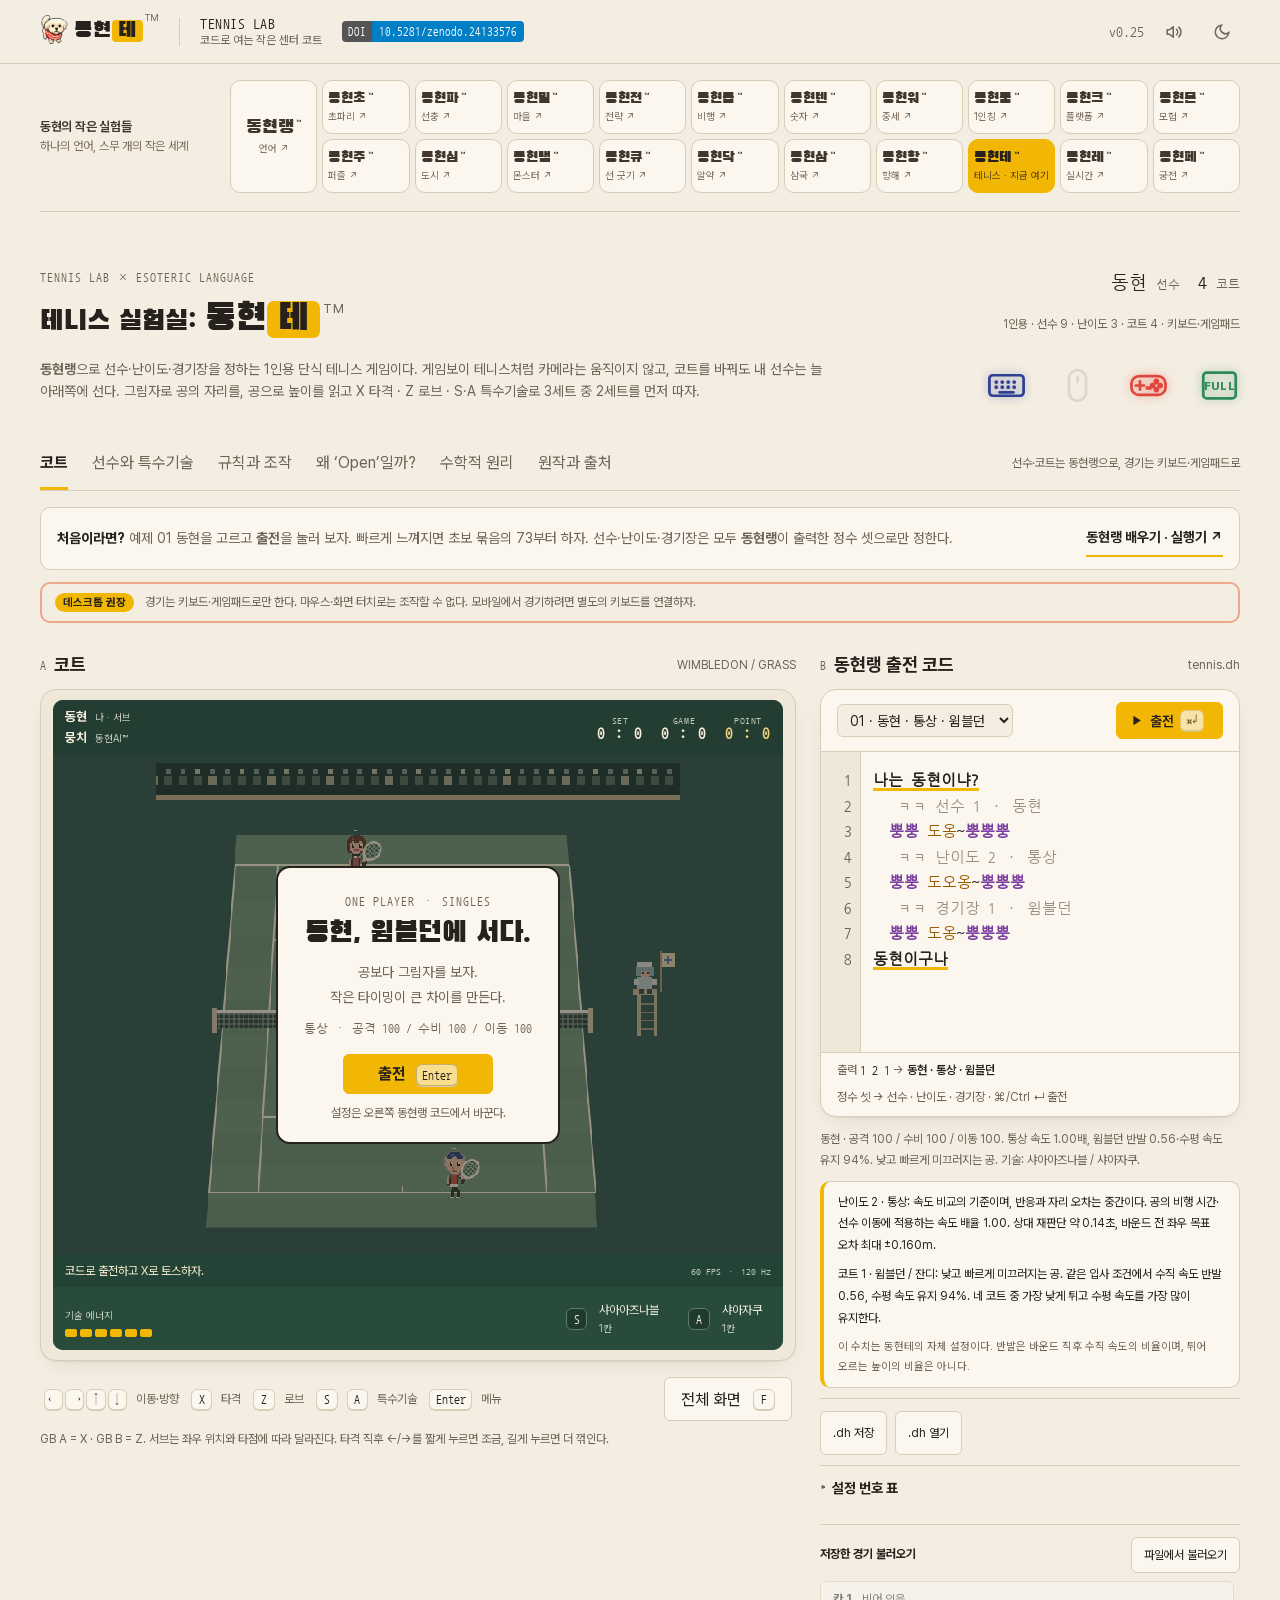
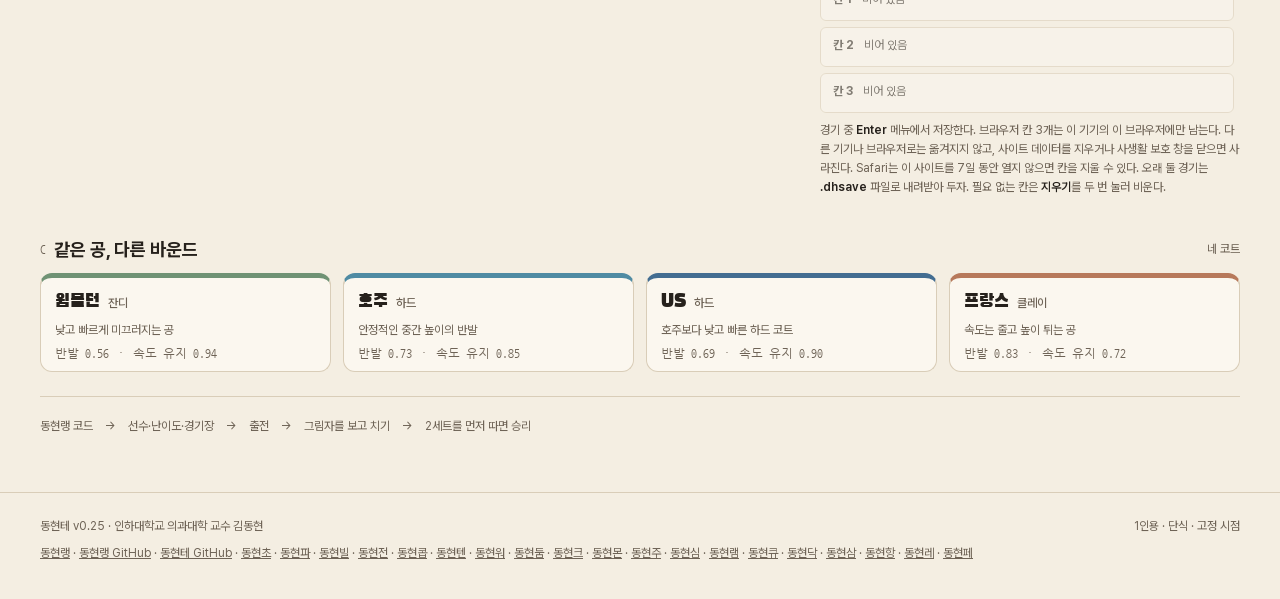
==== index.html @ f97692c9 "시리즈 띠에 동현레·동현페를 더함(스물한 사이트) 데스크톱은 동현랭 두 줄 높이 + 10열×2줄, 휴대폰은 두 열. 바닥글 링크 끝에 동현레·동현페를 더함. 판 번호·기존 태그·게" ====
<!doctype html>
<html lang="ko" data-theme="light">
<head>
  <meta charset="utf-8"><meta name="viewport" content="width=device-width,initial-scale=1">
  <meta name="description" content="동현랭으로 선수·난이도·경기장을 정하고 키보드·게임패드로 치는 고정 시점 1인용 테니스 게임이다.">
  <title>동현테™ · 동현랭으로 여는 고정 시점 테니스</title>
  <link rel="icon" type="image/x-icon" sizes="16x16 32x32 48x48" href="./favicon.ico">
  <link rel="icon" type="image/png" sizes="32x32" href="./favicon.png">
  <link rel="apple-touch-icon" sizes="180x180" href="./apple-touch-icon.png">
  <style>@font-face{font-family:'Black Han Sans';src:url('[data-uri]') format('woff2');font-display:swap;font-weight:400}
@font-face{font-family:'Pretendard';src:url('[data-uri]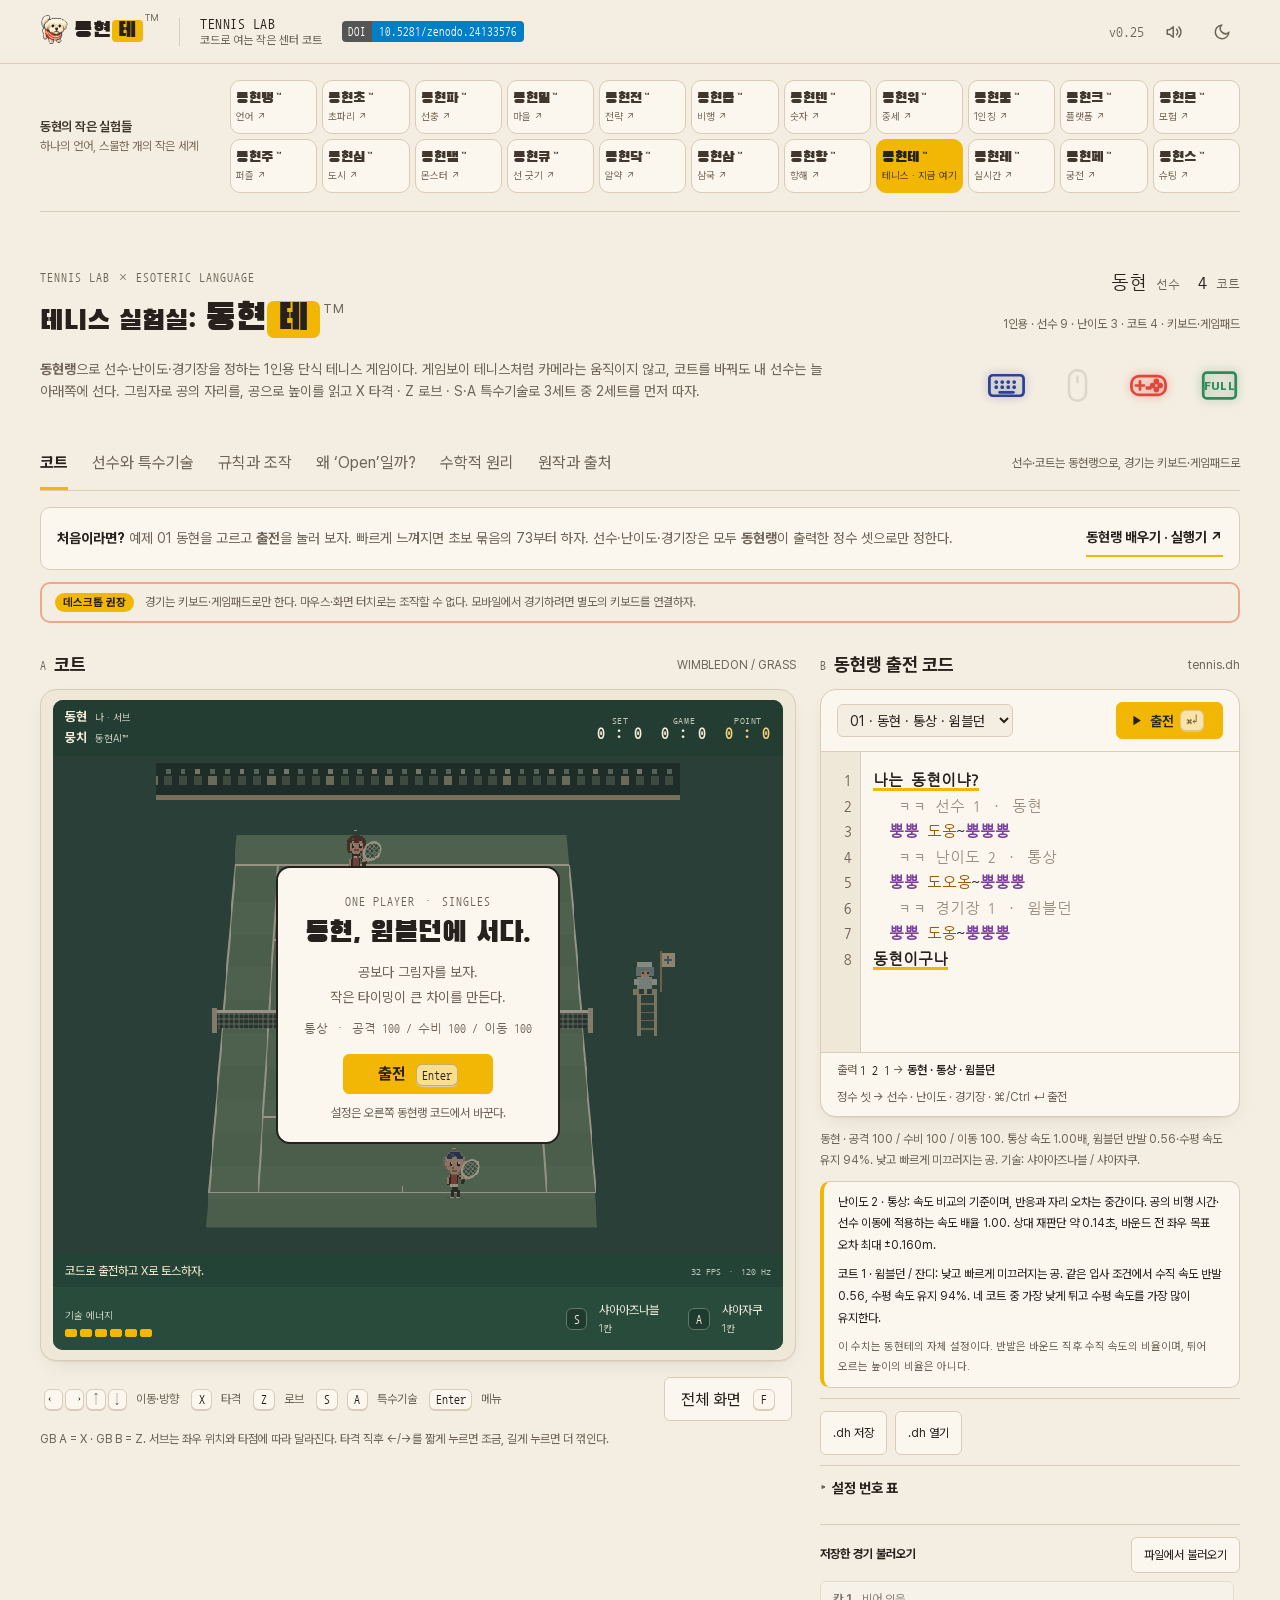
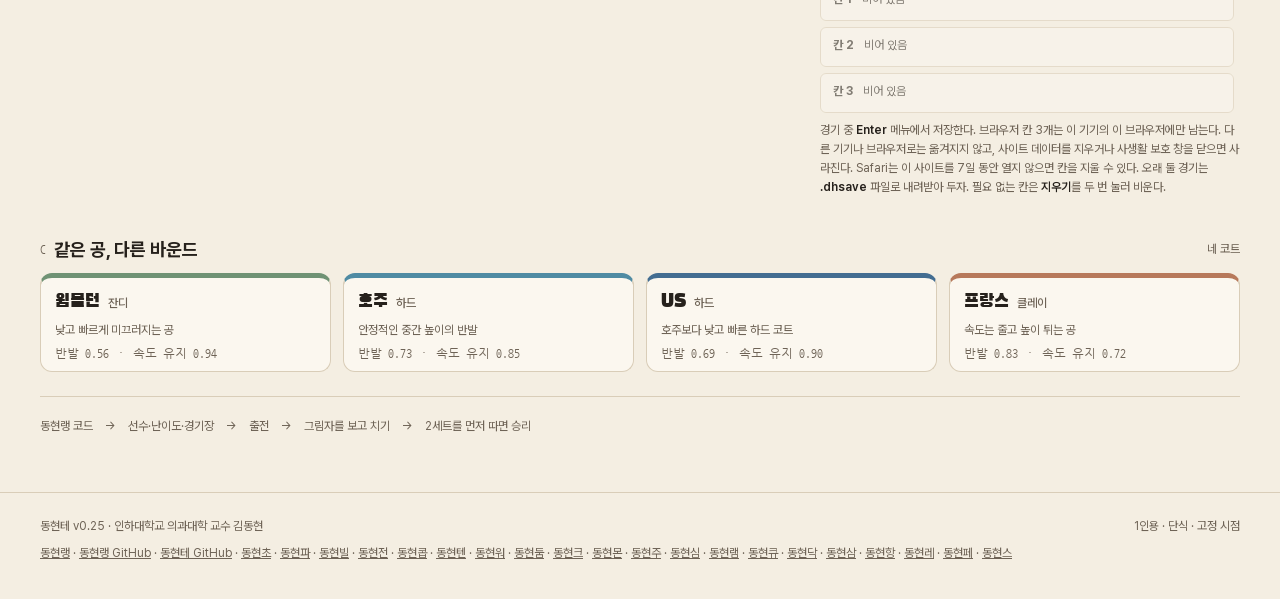
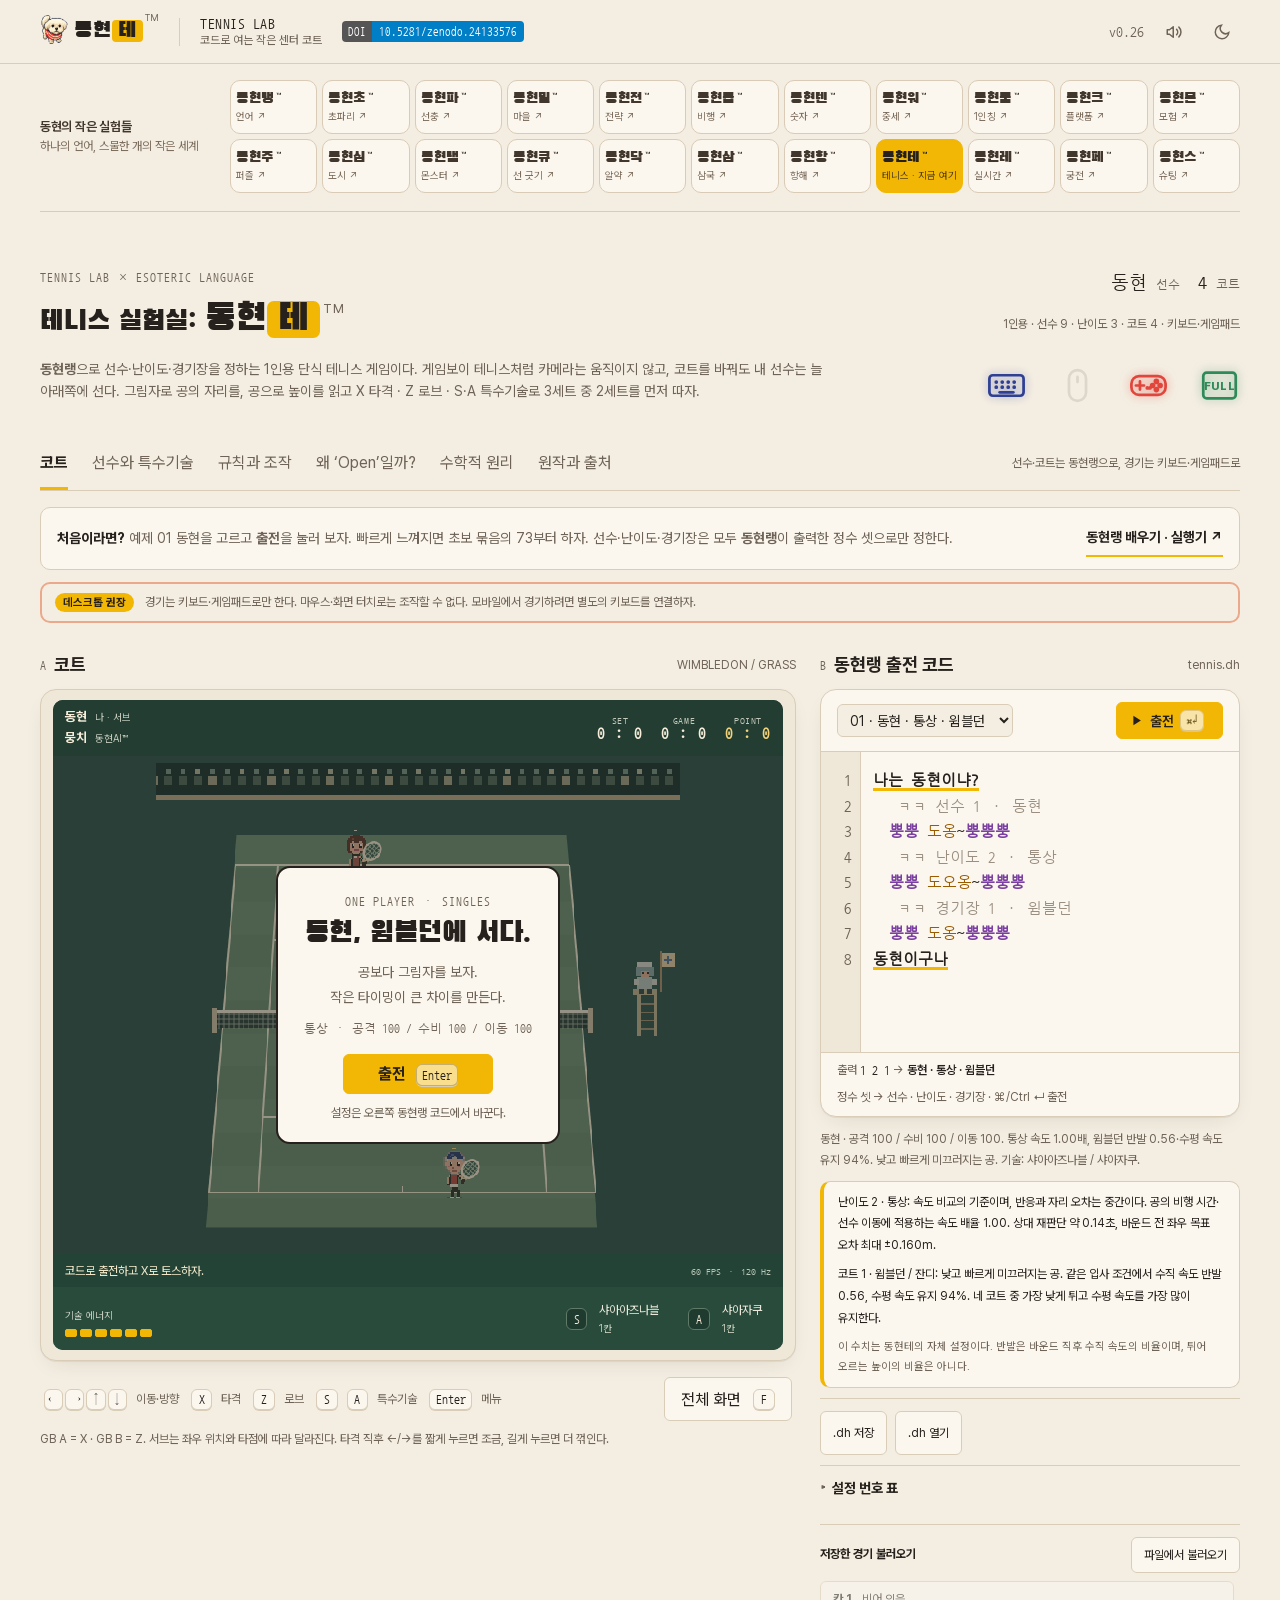
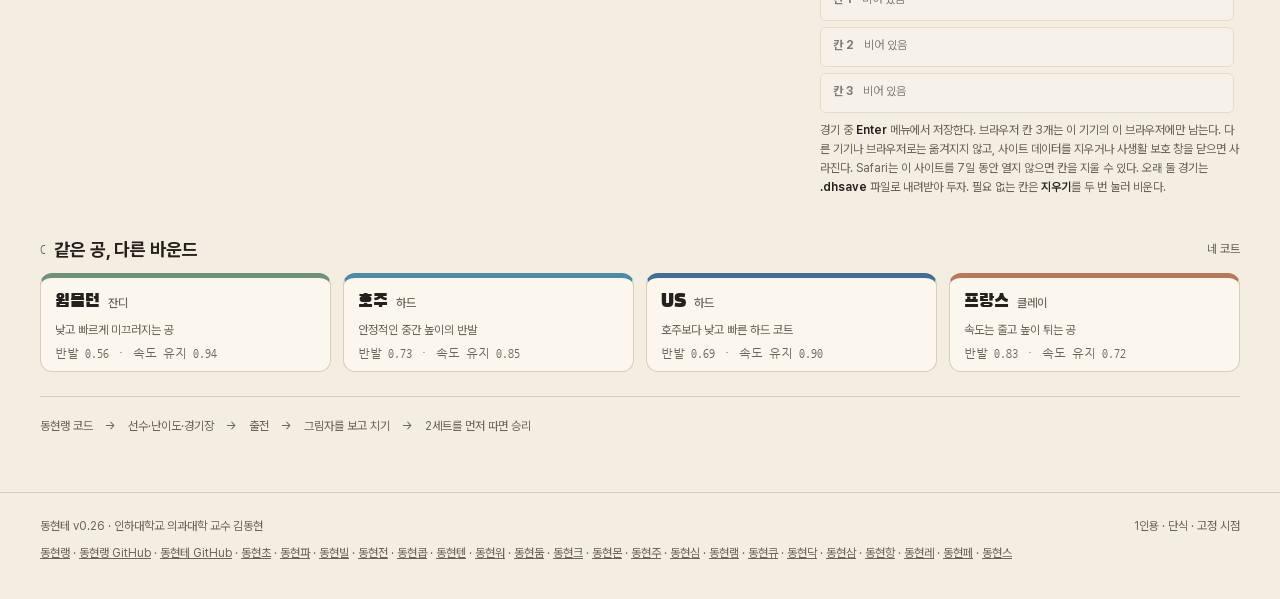
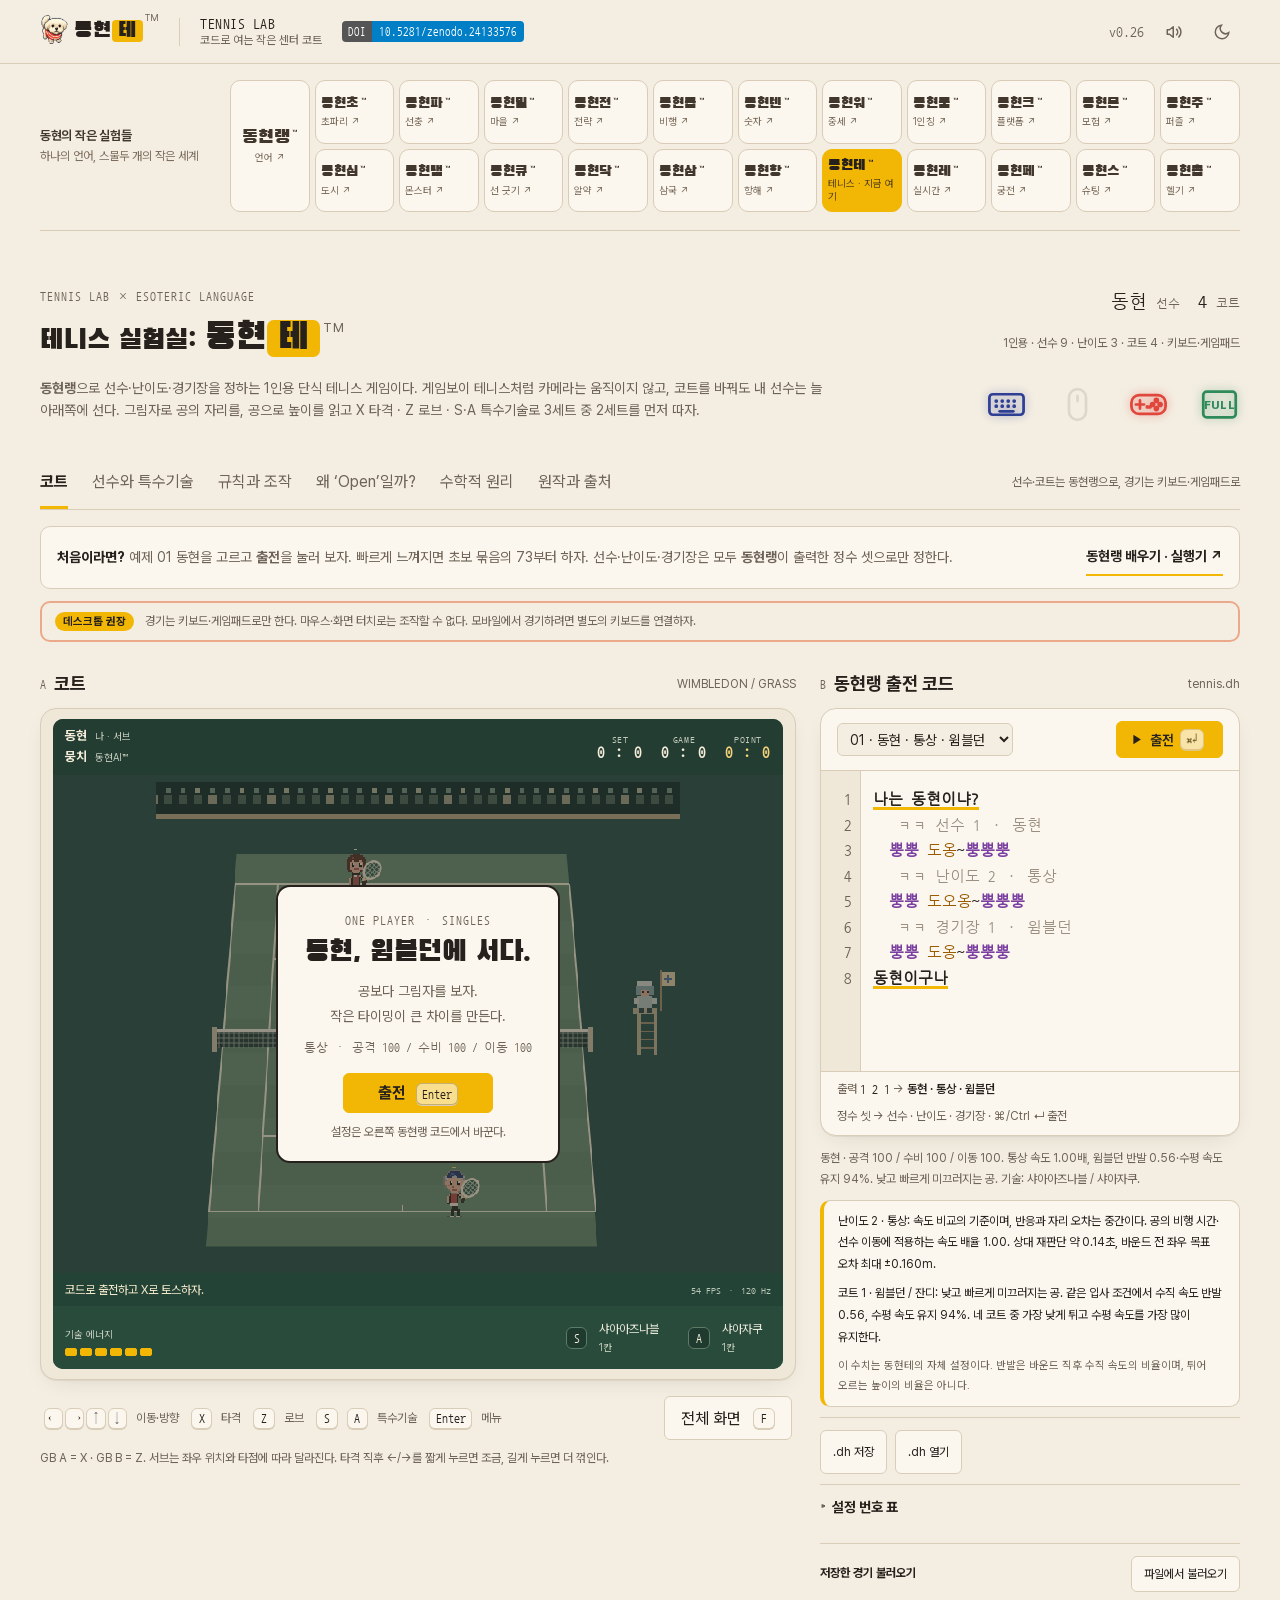
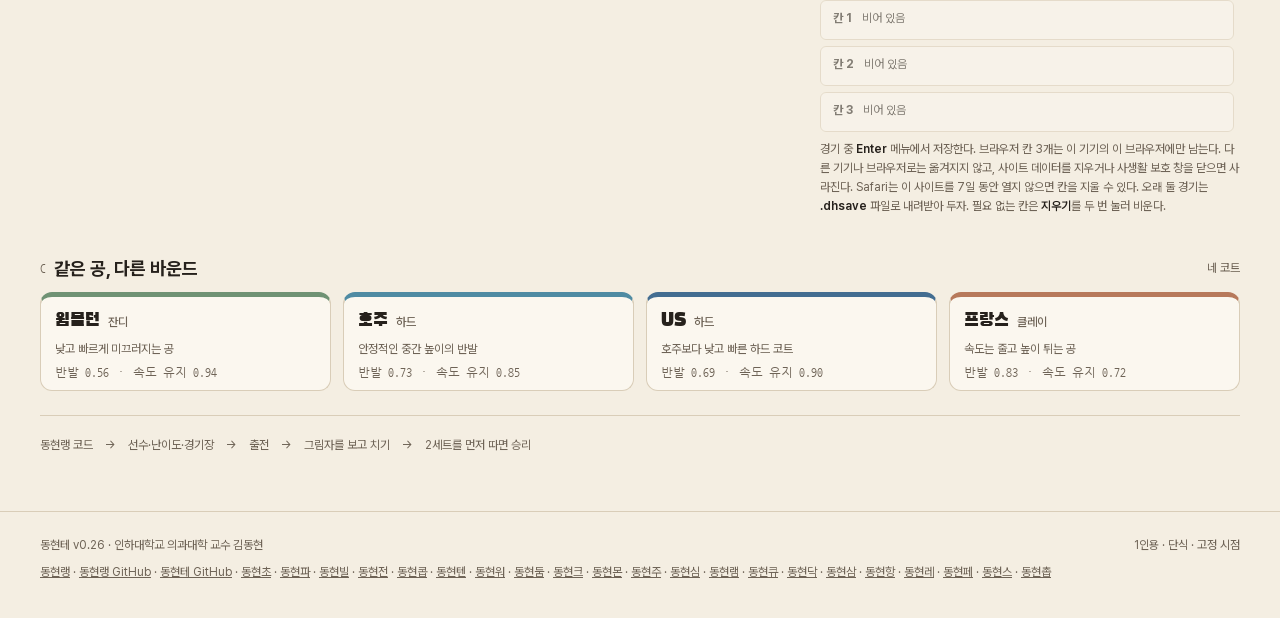
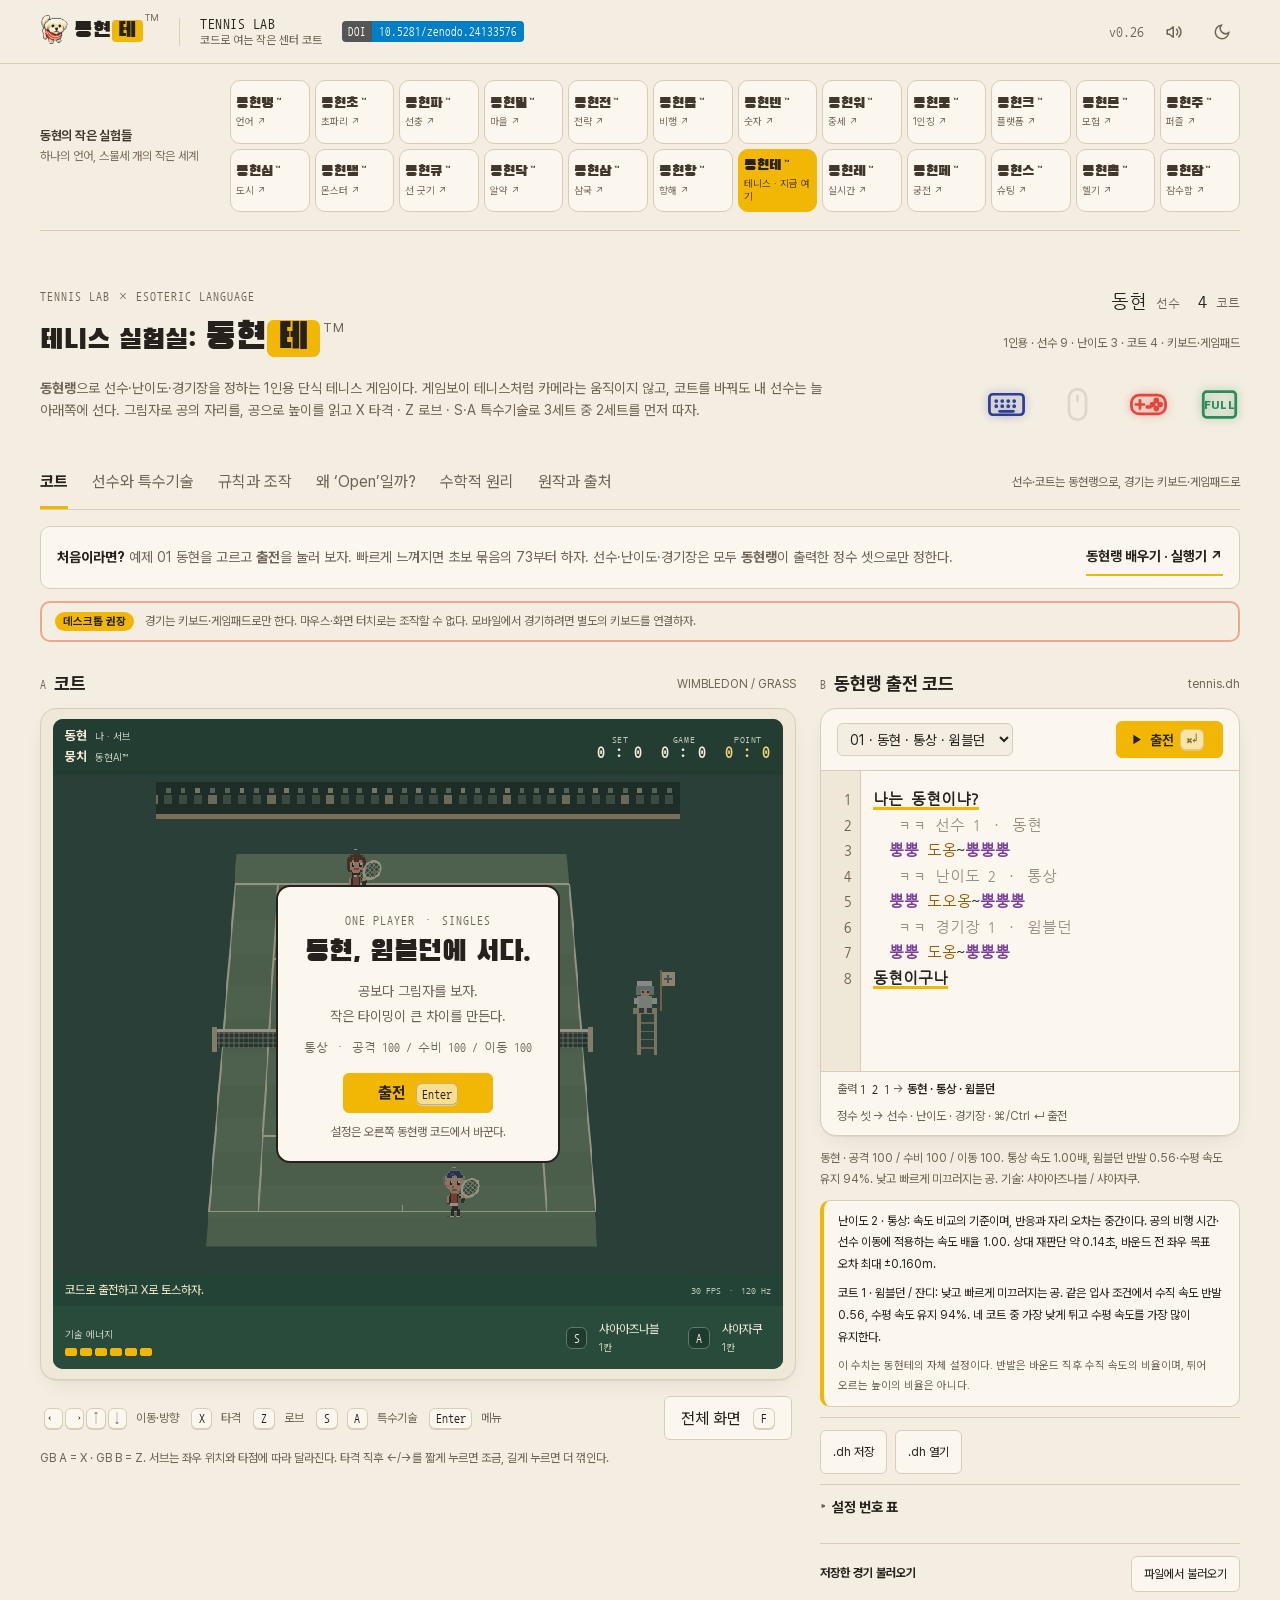
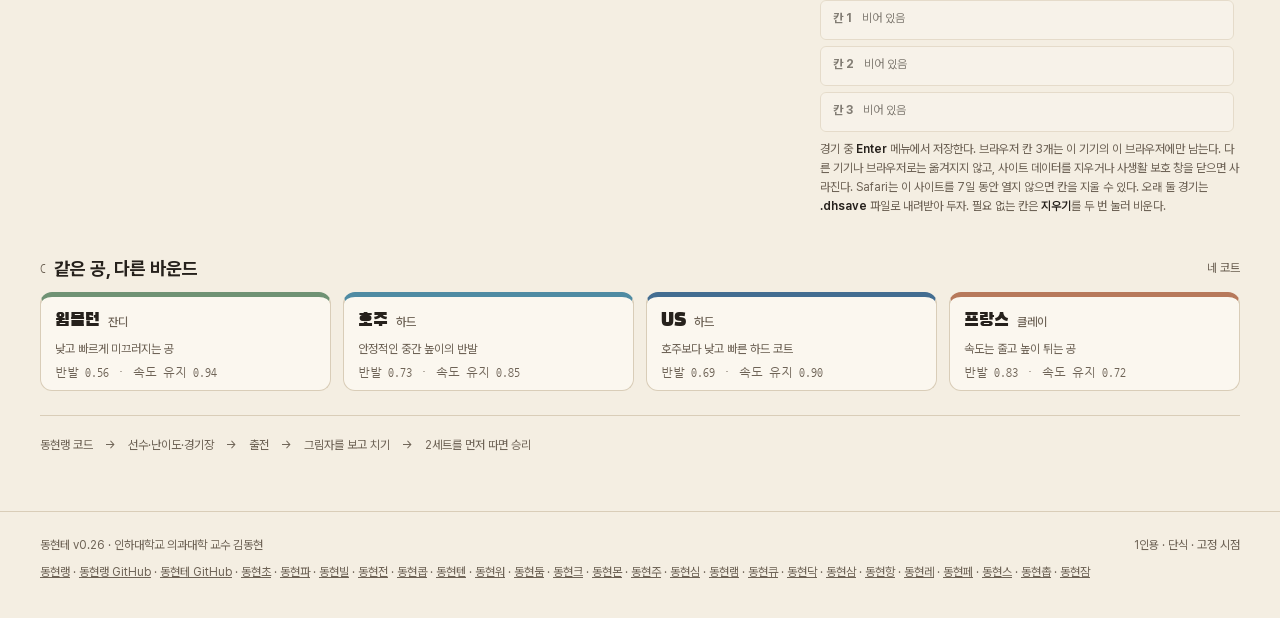
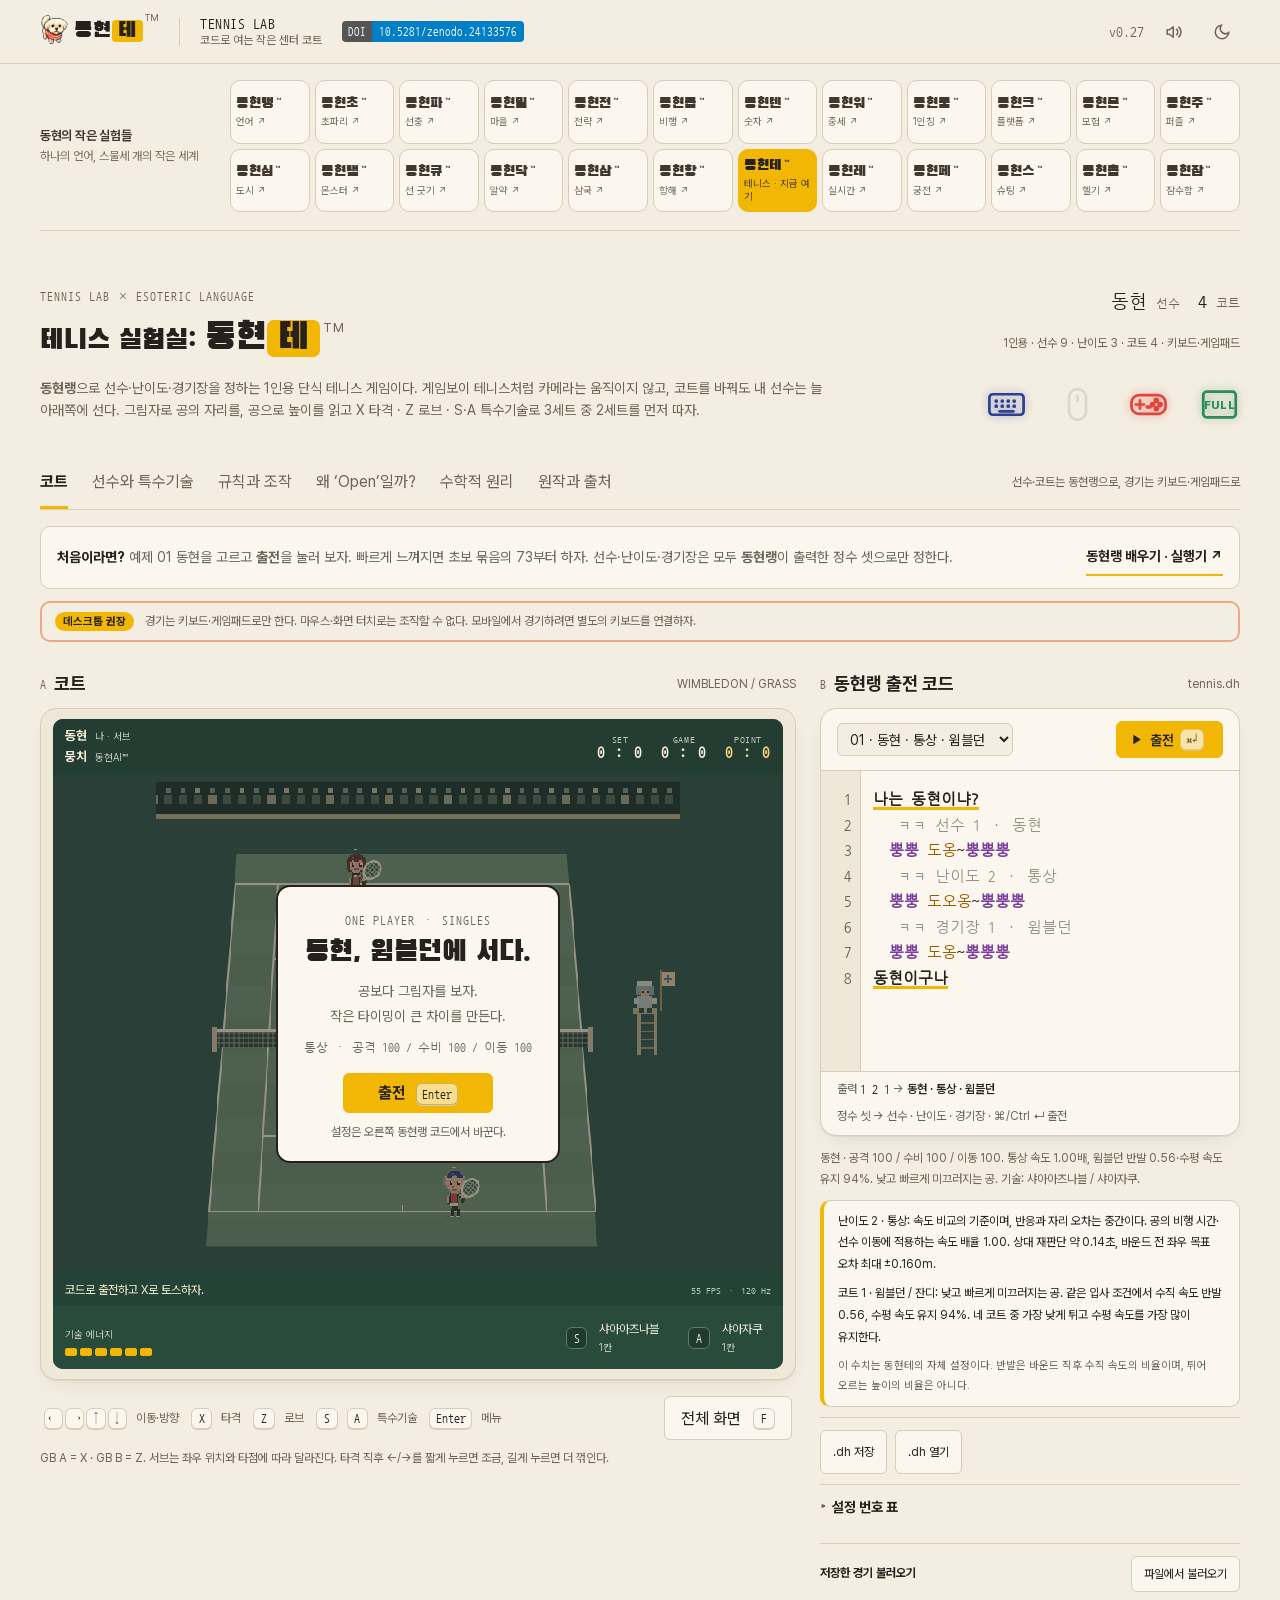
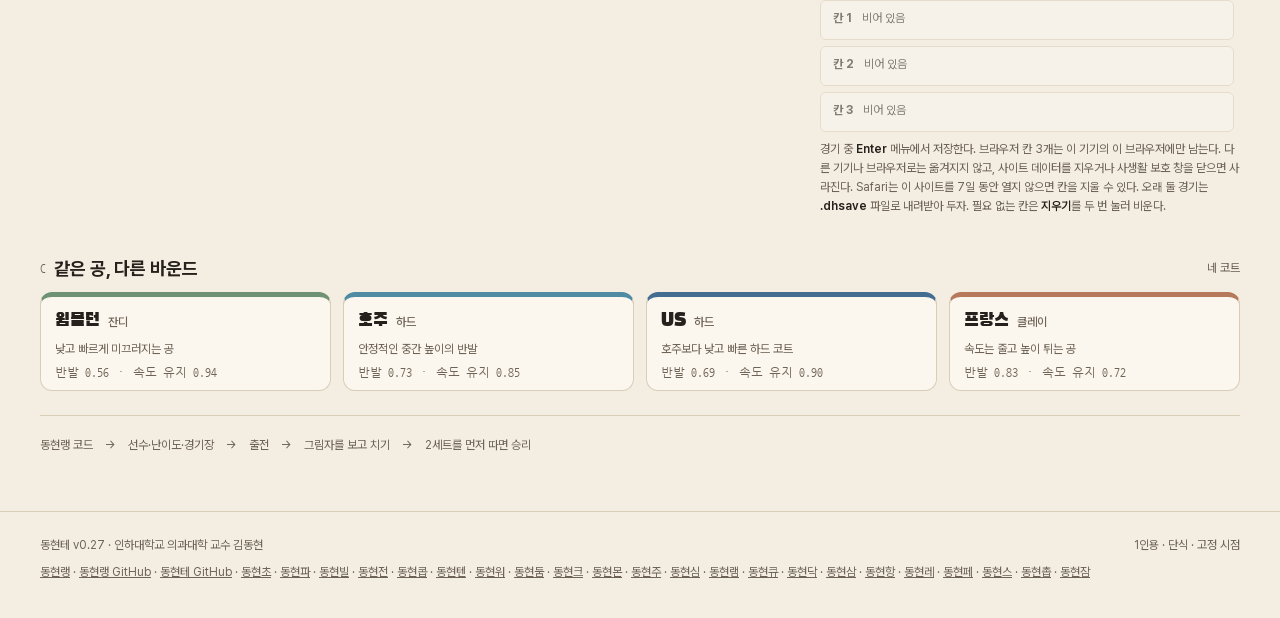
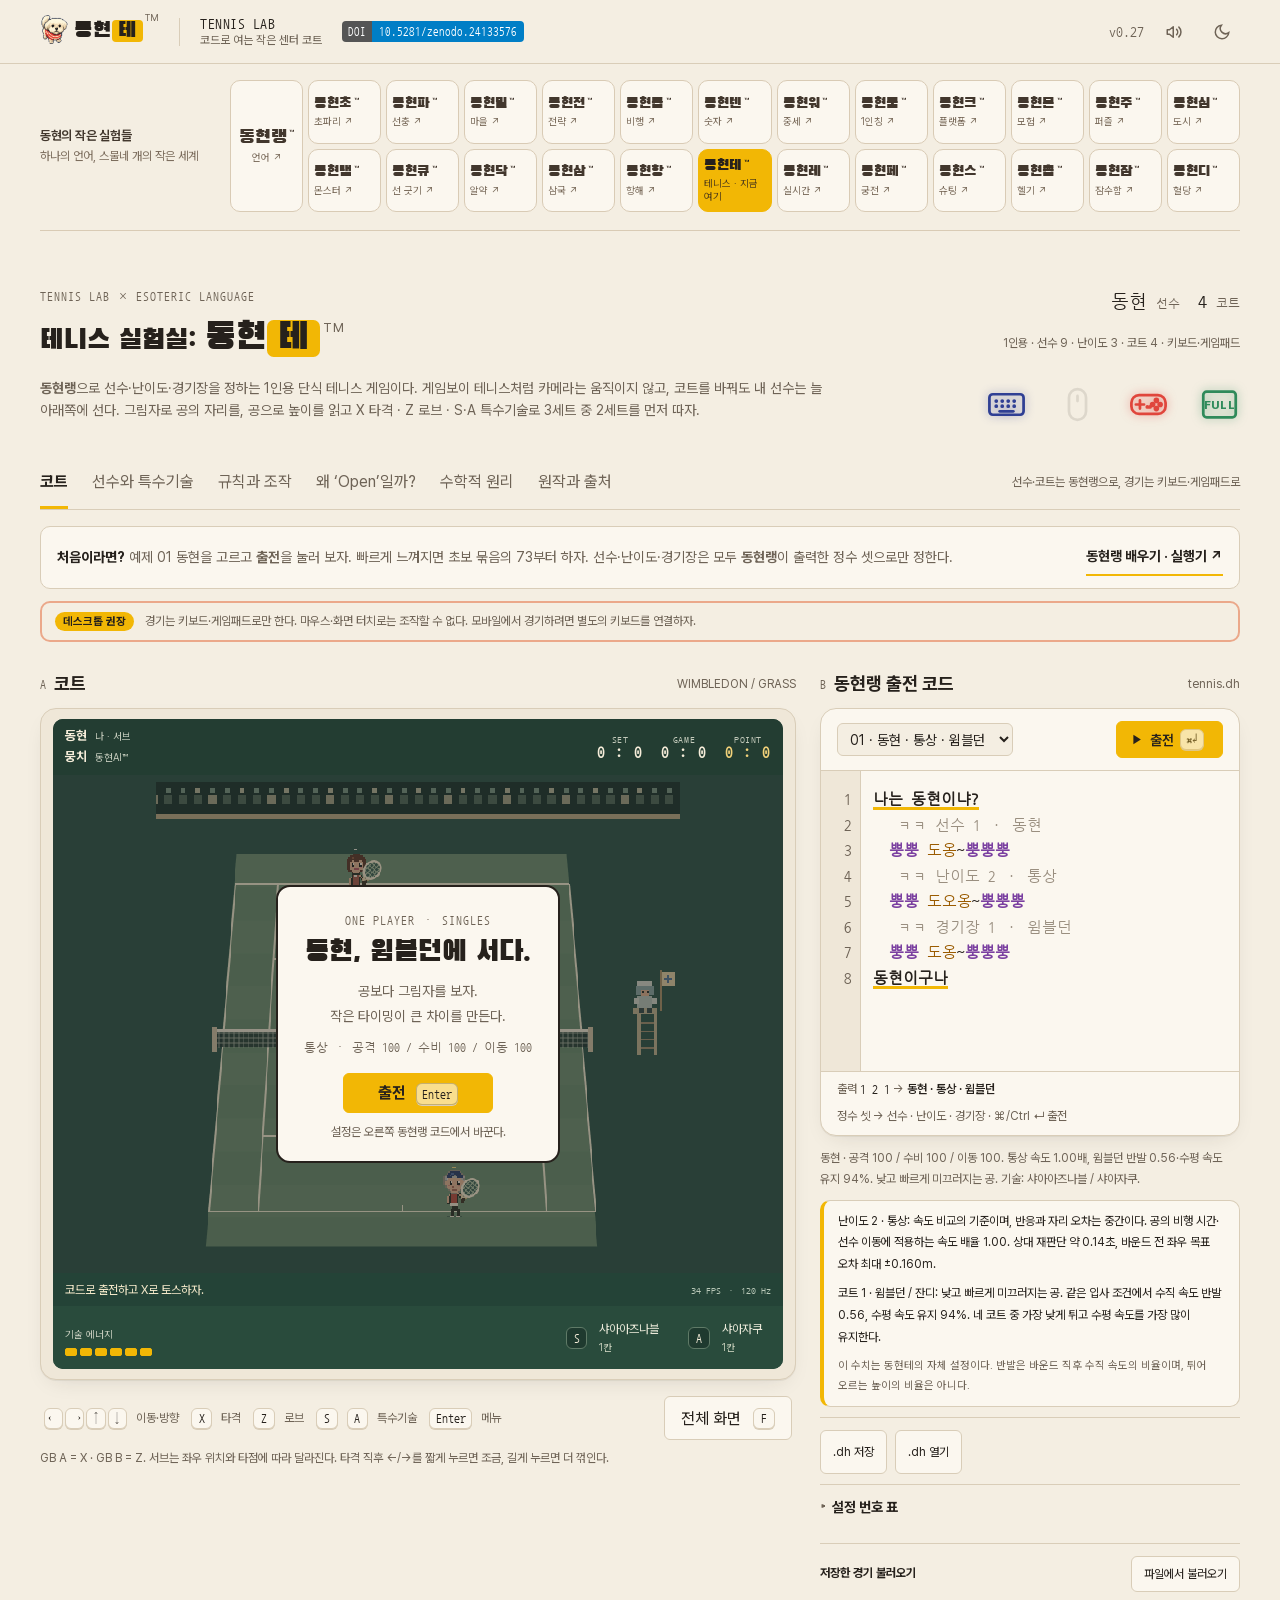
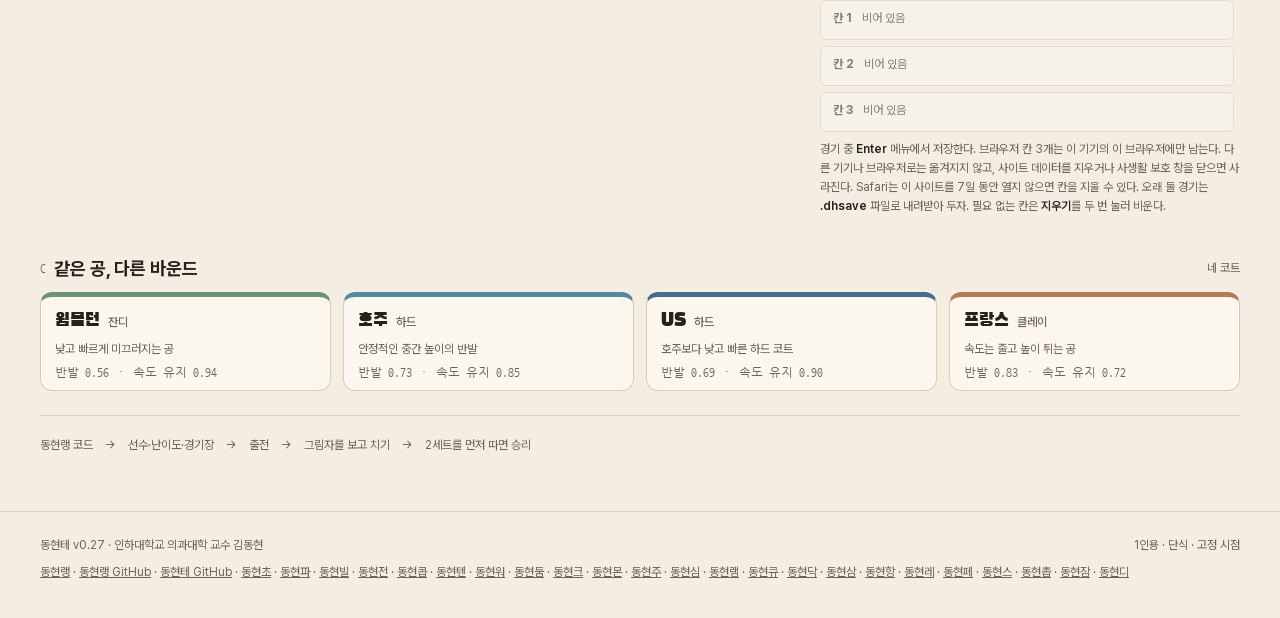
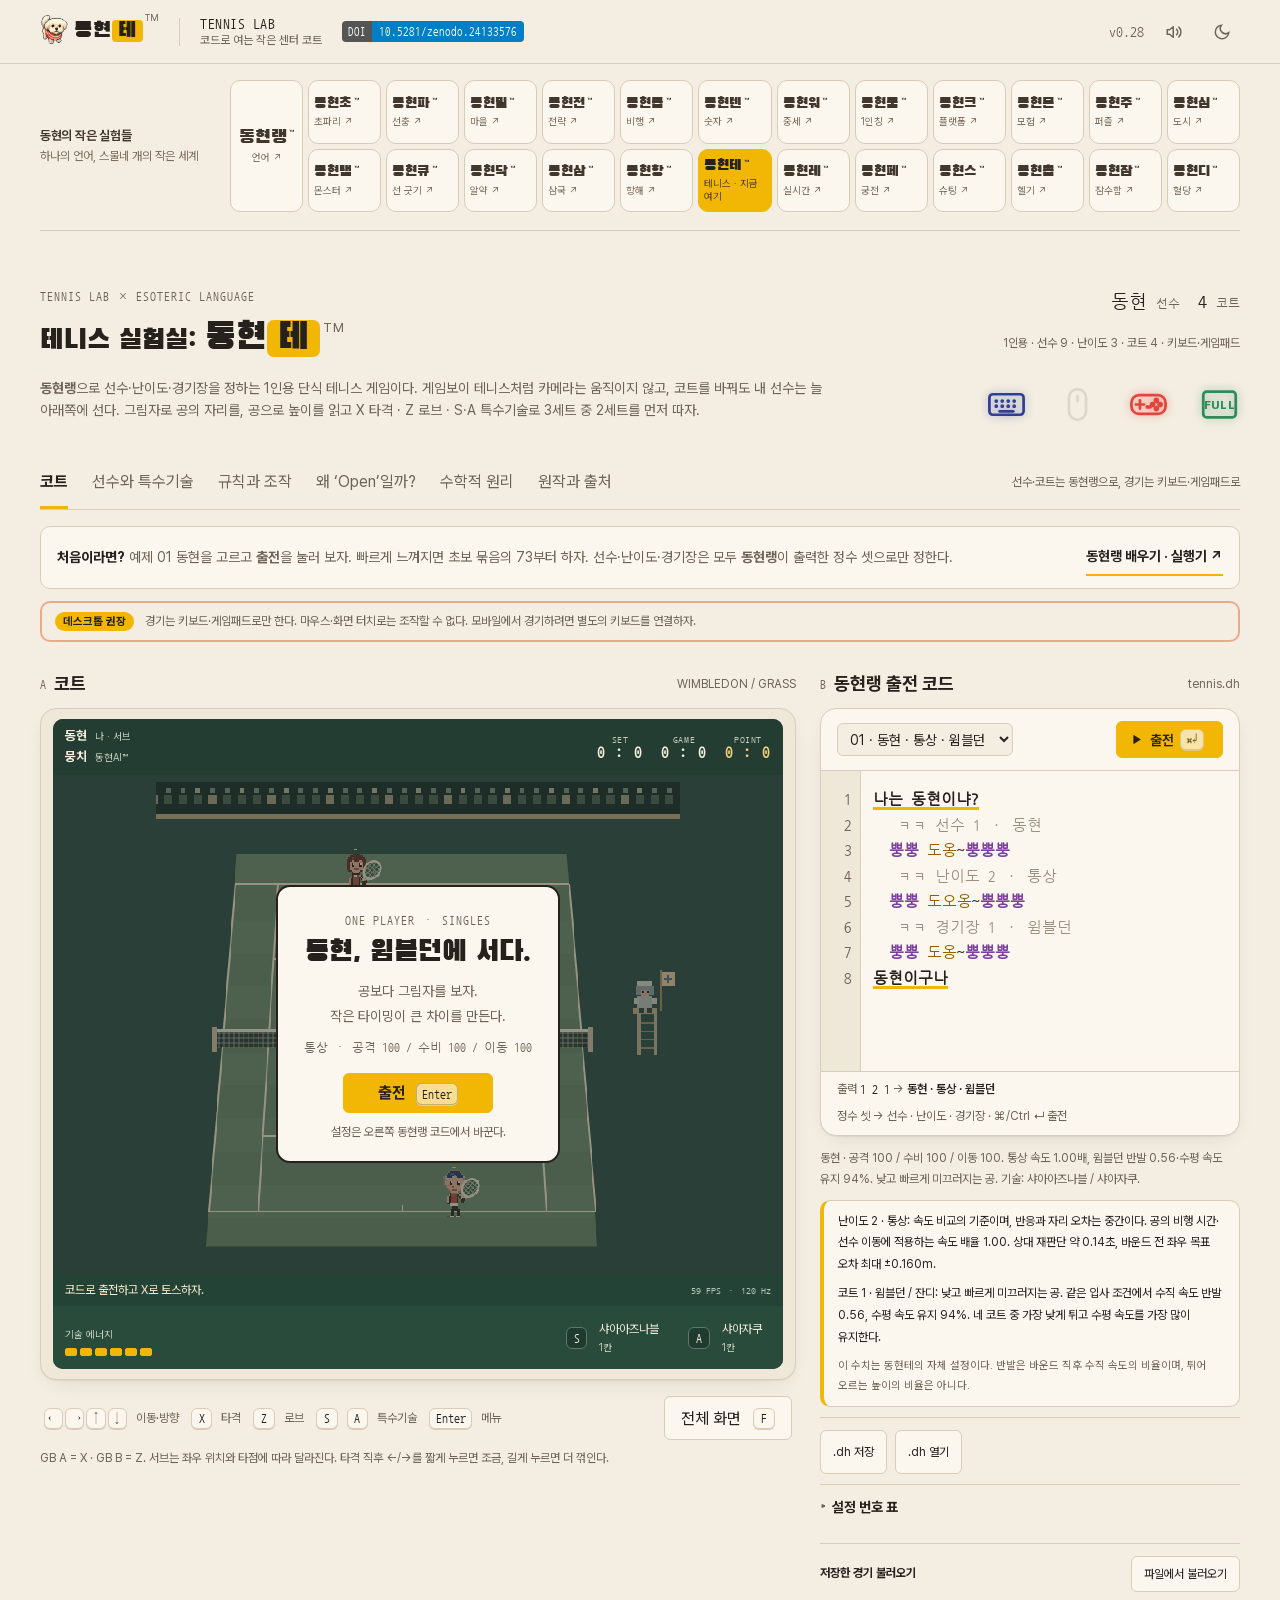
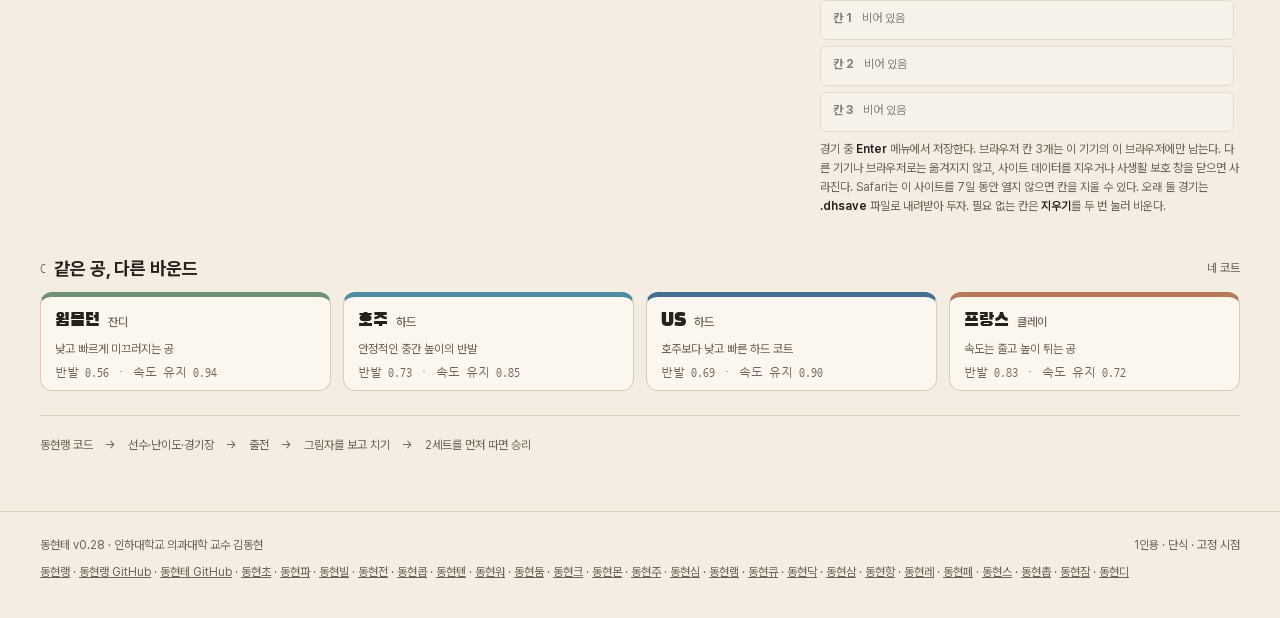
